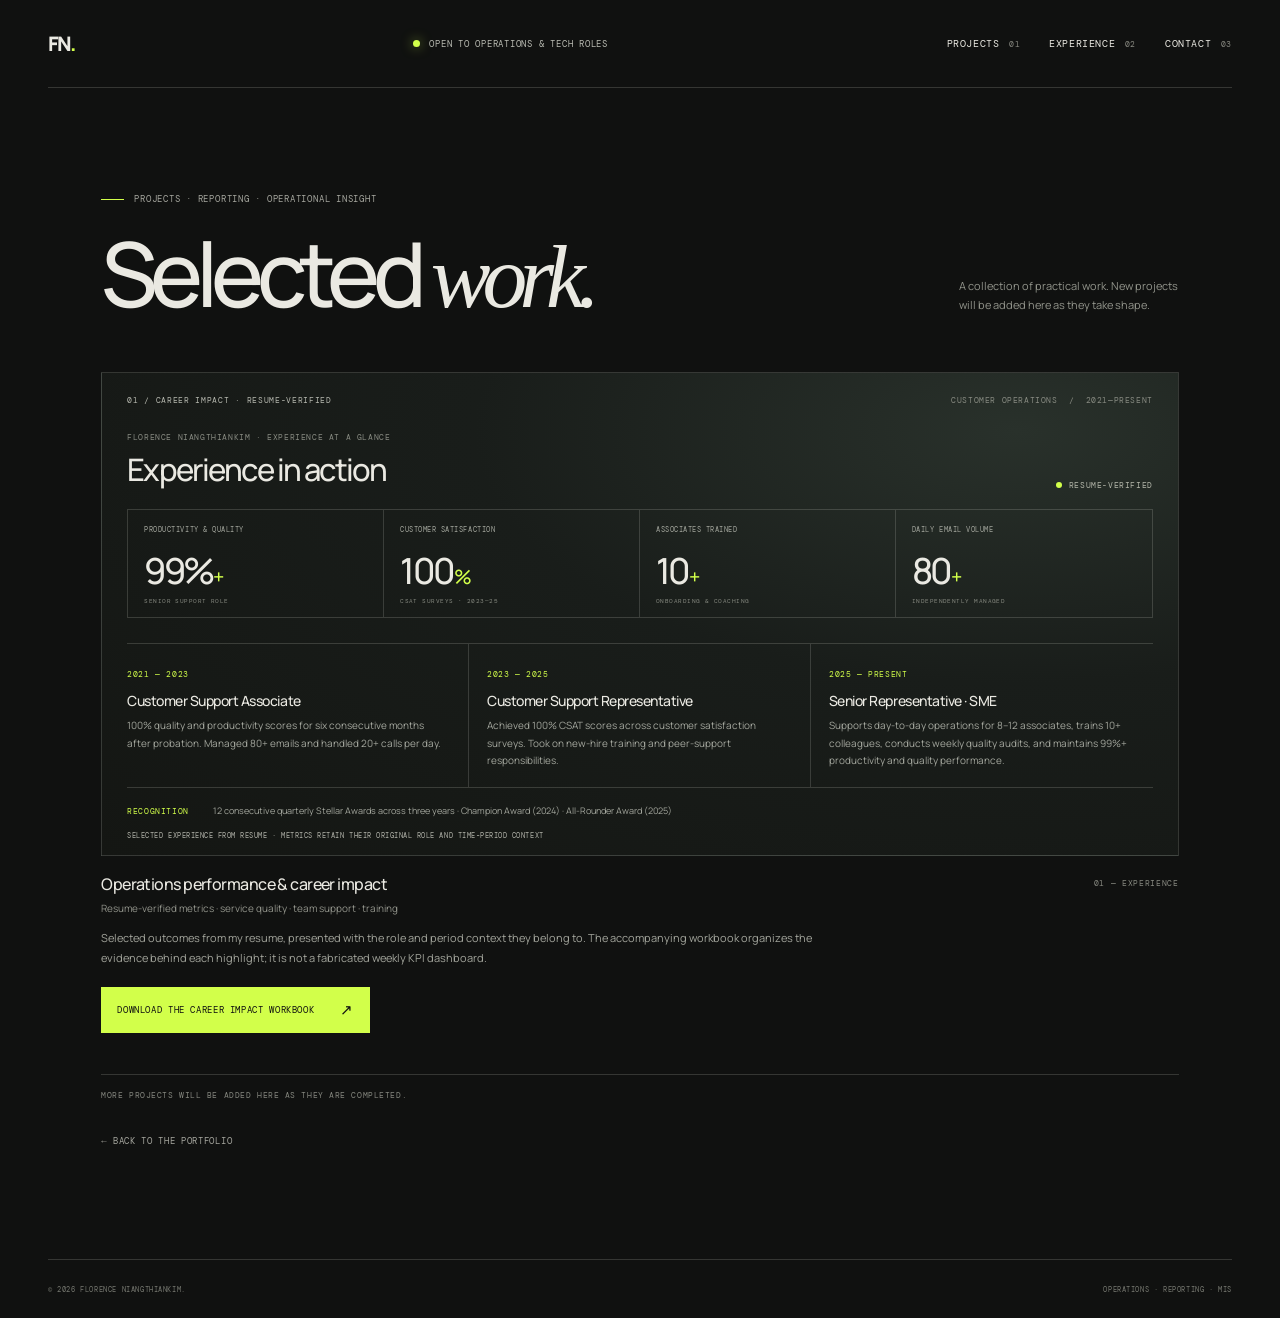
==== projects.html @ a4341c7c "Add dedicated projects page Co-authored-by: Copilot <223556219+Copilot@users.noreply.github.com>" ====
<!doctype html>
<html lang="en">
  <head>
    <meta charset="utf-8">
    <meta name="viewport" content="width=device-width, initial-scale=1">
    <meta name="theme-color" content="#101110">
    <meta name="description" content="Projects by Florence Niangthiankim, including operations reporting and career impact work.">
    <title>Projects — Florence Niangthiankim</title>
    <link rel="preconnect" href="https://fonts.googleapis.com">
    <link rel="preconnect" href="https://fonts.gstatic.com" crossorigin>
    <link href="https://fonts.googleapis.com/css2?family=DM+Mono:wght@400;500&family=Manrope:wght@400;500;600;700;800&display=swap" rel="stylesheet">
    <link rel="stylesheet" href="styles.css">
    <script src="script.js" defer></script>
  </head>
  <body>
    <div class="site-shell">
      <header class="topbar">
        <a class="wordmark" href="index.html" aria-label="Florence Niangthiankim, home">FN<span>.</span></a>
        <a class="availability" href="mailto:florence.thiankim8@gmail.com">
          <span class="availability-dot"></span>
          <span>OPEN TO OPERATIONS &amp; TECH ROLES</span>
        </a>
        <button class="menu-toggle" type="button" aria-expanded="false" aria-controls="site-nav">
          <span class="menu-toggle-label">MENU</span>
          <span class="menu-icon" aria-hidden="true"><i></i><i></i></span>
        </button>
        <nav class="site-nav" id="site-nav" aria-label="Main navigation">
          <a href="projects.html" aria-current="page">PROJECTS <span>01</span></a>
          <a href="index.html#about">EXPERIENCE <span>02</span></a>
          <a href="index.html#contact">CONTACT <span>03</span></a>
        </nav>
      </header>

      <main>
        <section class="projects-page section-wrap" aria-labelledby="projects-title">
          <div class="section-heading">
            <div>
              <p class="eyebrow"><span class="eyebrow-line"></span> PROJECTS · REPORTING · OPERATIONAL INSIGHT</p>
              <h1 id="projects-title">Selected <span class="serif-word">work.</span></h1>
            </div>
            <p class="section-note">A collection of practical work. New projects will be added here as they take shape.</p>
          </div>

          <div class="project-list">
            <article class="project-card project-card-wide dashboard-project">
              <div class="dashboard-preview career-dashboard">
                <div class="dashboard-topline">
                  <span class="visual-index">01 / CAREER IMPACT · RESUME-VERIFIED</span>
                  <span class="dashboard-period">CUSTOMER OPERATIONS&nbsp; / &nbsp;2021—PRESENT</span>
                </div>
                <div class="dashboard-title-row">
                  <div>
                    <p class="dashboard-kicker">FLORENCE NIANGTHIANKIM · EXPERIENCE AT A GLANCE</p>
                    <h3>Experience in action</h3>
                  </div>
                  <span class="dashboard-status"><i></i> RESUME-VERIFIED</span>
                </div>
                <div class="dashboard-kpis career-kpis" aria-label="Selected achievements from Florence's resume">
                  <div><span>PRODUCTIVITY &amp; QUALITY</span><strong>99%<span>+</span></strong><small>SENIOR SUPPORT ROLE</small></div>
                  <div><span>CUSTOMER SATISFACTION</span><strong>100<span>%</span></strong><small>CSAT SURVEYS · 2023—25</small></div>
                  <div><span>ASSOCIATES TRAINED</span><strong>10<span>+</span></strong><small>ONBOARDING &amp; COACHING</small></div>
                  <div><span>DAILY EMAIL VOLUME</span><strong>80<span>+</span></strong><small>INDEPENDENTLY MANAGED</small></div>
                </div>
                <div class="career-timeline" aria-label="Career progression and selected responsibilities">
                  <article>
                    <span class="timeline-period">2021 — 2023</span>
                    <h4>Customer Support Associate</h4>
                    <p>100% quality and productivity scores for six consecutive months after probation. Managed 80+ emails and handled 20+ calls per day.</p>
                  </article>
                  <article>
                    <span class="timeline-period">2023 — 2025</span>
                    <h4>Customer Support Representative</h4>
                    <p>Achieved 100% CSAT scores across customer satisfaction surveys. Took on new-hire training and peer-support responsibilities.</p>
                  </article>
                  <article>
                    <span class="timeline-period">2025 — PRESENT</span>
                    <h4>Senior Representative · SME</h4>
                    <p>Supports day-to-day operations for 8–12 associates, trains 10+ colleagues, conducts weekly quality audits, and maintains 99%+ productivity and quality performance.</p>
                  </article>
                </div>
                <div class="career-recognition">
                  <span>RECOGNITION</span>
                  <p>12 consecutive quarterly Stellar Awards across three years · Champion Award (2024) · All-Rounder Award (2025)</p>
                </div>
                <p class="sample-disclaimer">SELECTED EXPERIENCE FROM RESUME · METRICS RETAIN THEIR ORIGINAL ROLE AND TIME-PERIOD CONTEXT</p>
              </div>
              <div class="project-info">
                <div><h2>Operations performance &amp; career impact</h2><p>Resume-verified metrics · service quality · team support · training</p></div>
                <span class="project-kind">01 — EXPERIENCE</span>
              </div>
              <p class="project-description">Selected outcomes from my resume, presented with the role and period context they belong to. The accompanying workbook organizes the evidence behind each highlight; it is not a fabricated weekly KPI dashboard.</p>
              <a class="dashboard-download" href="assets/florence-career-impact.xlsx" download>DOWNLOAD THE CAREER IMPACT WORKBOOK <span aria-hidden="true">↗</span></a>
            </article>
          </div>
          <p class="project-outlook">MORE PROJECTS WILL BE ADDED HERE AS THEY ARE COMPLETED.</p>
          <a class="projects-back-link" href="index.html">← BACK TO THE PORTFOLIO</a>
        </section>
      </main>

      <footer class="site-footer">
        <span>© <span id="year"></span> FLORENCE NIANGTHIANKIM.</span>
        <span>OPERATIONS · REPORTING · MIS</span>
      </footer>
    </div>
  </body>
</html>
---- styles.css ----
:root {
  color-scheme: dark;
  --ink: #101110;
  --paper: #eae9e2;
  --muted: #888980;
  --line: rgba(234, 233, 226, .17);
  --acid: #d2ff4a;
  --mono: "DM Mono", monospace;
  --sans: "Manrope", Arial, sans-serif;
  font-family: var(--sans);
  background: var(--ink);
  color: var(--paper);
  font-synthesis: none;
  text-rendering: optimizeLegibility;
  scroll-behavior: smooth;
}

* { box-sizing: border-box; }
body { margin: 0; min-width: 320px; background: var(--ink); }
a { color: inherit; text-decoration: none; }
button { font: inherit; }
::selection { color: var(--ink); background: var(--acid); }
.site-shell { width: min(100% - 96px, 1440px); margin-inline: auto; }
.topbar { height: 88px; display: flex; align-items: center; justify-content: space-between; border-bottom: 1px solid var(--line); position: relative; z-index: 5; }
.wordmark { font-size: 20px; font-weight: 800; letter-spacing: -.09em; }
.wordmark span { color: var(--acid); }
.availability, .eyebrow, .hero-meta, .art-label, .art-coordinate, .visual-index, .visual-caption, .project-kind, .manifesto-index, .capabilities, .contact-link, .contact-footer, .site-footer, .menu-toggle, .serein-subtitle, .common-subtitle { font-family: var(--mono); font-size: 9px; letter-spacing: .085em; }
.availability { display: flex; align-items: center; gap: 9px; color: #b9bbb2; }
.availability-dot { width: 7px; height: 7px; border-radius: 50%; background: var(--acid); box-shadow: 0 0 12px rgba(210, 255, 74, .55); }
.site-nav { display: flex; gap: 29px; }
.site-nav a { font-family: var(--mono); font-size: 10px; letter-spacing: .06em; transition: color .2s ease; }
.site-nav a:hover, .social-links a:hover, .back-top:hover { color: var(--acid); }
.site-nav a span { color: var(--muted); font-size: 8px; margin-left: 3px; }
.menu-toggle { display: none; }
.hero { min-height: 680px; display: grid; grid-template-columns: 1fr .91fr; grid-template-rows: 1fr auto; column-gap: 5%; padding: 76px 0 22px; }
.hero-copy { display: flex; flex-direction: column; justify-content: center; padding: 0 0 26px 4.5%; }
.eyebrow { display: flex; align-items: center; gap: 10px; color: #a5a69e; margin: 0; font-size: 9px; }
.eyebrow-line { width: 23px; height: 1px; background: var(--acid); display: inline-block; }
h1, h2, h3, p { margin-top: 0; }
.hero h1 { font-size: clamp(76px, 10.2vw, 148px); letter-spacing: -.095em; line-height: .84; font-weight: 500; margin: 43px 0 37px; }
.hero h1.hero-title-long { font-size: clamp(48px, 6.2vw, 82px); letter-spacing: -.075em; line-height: .91; margin: 37px 0 30px; }
.hero h1.hero-title-refined { font-size: clamp(58px, 7.2vw, 98px); letter-spacing: -.09em; line-height: .88; margin: 43px 0 37px; }
.serif-word { font-family: Georgia, "Times New Roman", serif; font-style: italic; font-weight: 400; letter-spacing: -.09em; }
.hero-bottom { display: flex; align-items: flex-end; justify-content: space-between; gap: 24px; max-width: 500px; }
.hero-intro { color: #aeb0a7; font-size: 13px; line-height: 1.8; max-width: 300px; margin: 0; }
.round-link { width: 91px; height: 91px; border: 1px solid rgba(234, 233, 226, .36); border-radius: 50%; display: flex; align-items: center; justify-content: center; position: relative; flex: 0 0 auto; transition: background .25s ease, color .25s ease, border-color .25s ease; }
.round-link:hover { background: var(--acid); color: var(--ink); border-color: var(--acid); }
.round-link > span:first-child { font-family: var(--mono); font-size: 8px; line-height: 1.6; letter-spacing: .07em; }
.round-link-icon { position: absolute; right: 17px; top: 14px; font-size: 14px; }
.hero-art { align-self: center; height: min(48vw, 535px); min-height: 380px; position: relative; overflow: hidden; background: radial-gradient(ellipse at 50% 49%, #3c433e 0, #242923 34%, #191c19 64%, #151714 100%); border: 1px solid rgba(234, 233, 226, .12); }
.art-grid { position: absolute; inset: 0; opacity: .2; background-image: linear-gradient(rgba(234,233,226,.14) 1px, transparent 1px), linear-gradient(90deg, rgba(234,233,226,.14) 1px, transparent 1px); background-size: 54px 54px; mask-image: linear-gradient(transparent, black 20%, black 75%, transparent); }
.art-label { position: absolute; z-index: 2; left: 22px; right: 22px; display: flex; justify-content: space-between; color: #c5c8bd; font-size: 8px; }
.art-label-top { top: 20px; }
.art-label-bottom { bottom: 18px; }
.art-orbit { border: 1px solid rgba(215, 222, 202, .35); position: absolute; width: 73%; height: 33%; left: 14%; top: 34%; border-radius: 50%; }
.orbit-one { transform: rotate(-43deg); }
.orbit-two { transform: rotate(42deg); border-color: rgba(210, 255, 74, .34); }
.art-core { position: absolute; width: 44%; aspect-ratio: 1; top: 29%; left: 28%; filter: drop-shadow(0 25px 28px rgba(0, 0, 0, .5)); animation: float 7s ease-in-out infinite; }
.core-shape { position: absolute; inset: 7%; border-radius: 48% 52% 64% 36% / 43% 36% 64% 57%; transform: rotate(-34deg); background: radial-gradient(ellipse at 31% 25%, #f1f3e9 0, #a9b1a7 14%, #69736e 29%, #303a38 46%, #e3e6d9 51%, #6d7771 58%, #262d2c 72%, #080b0a 100%); box-shadow: inset -15px -15px 22px rgba(0,0,0,.5), inset 8px 7px 16px rgba(255,255,255,.38); }
.core-shine { position: absolute; width: 28%; height: 10%; top: 17%; left: 22%; border-radius: 50%; background: rgba(255,255,248,.7); filter: blur(10px); transform: rotate(-39deg); }
.art-coordinate { position: absolute; color: rgba(234,233,226,.53); writing-mode: vertical-rl; top: 42%; font-size: 7px; }
.coordinate-left { left: 15px; transform: rotate(180deg); }
.coordinate-right { right: 15px; }
.hero-meta { grid-column: 1 / -1; display: flex; justify-content: space-between; color: #85877f; font-size: 8px; padding-top: 18px; border-top: 1px solid var(--line); }
.hero-meta b { color: var(--acid); padding-left: 5px; }
.proof-strip { padding: 20px 4.5% 0; border-top: 1px solid var(--line); }
.proof-grid { display: grid; grid-template-columns: repeat(3, 1fr); margin-top: 26px; border-top: 1px solid var(--line); border-bottom: 1px solid var(--line); }
.proof-grid > div { display: flex; align-items: baseline; gap: 15px; padding: 20px 17px; border-right: 1px solid var(--line); }
.proof-grid > div:first-child { padding-left: 0; }
.proof-grid > div:last-child { border-right: 0; }
.proof-grid strong { font-size: 31px; line-height: 1; font-weight: 500; letter-spacing: -.07em; }
.proof-grid span { color: #92948b; font: 8px var(--mono); letter-spacing: .06em; }
.section-wrap { padding-inline: 4.5%; }
.work { padding-top: 145px; padding-bottom: 150px; }
.section-heading { display: flex; align-items: flex-end; justify-content: space-between; gap: 28px; margin-bottom: 53px; }
.section-heading h2 { font-size: clamp(49px, 6.1vw, 82px); line-height: .94; letter-spacing: -.08em; font-weight: 500; margin: 26px 0 0; }
.section-heading h2 sup { font-family: var(--mono); font-size: 9px; letter-spacing: .05em; color: var(--muted); vertical-align: top; margin-left: 13px; }
.section-note { color: #92948b; font-size: 11px; line-height: 1.8; max-width: 220px; margin: 0 0 4px; }
.project-list { display: grid; grid-template-columns: 1fr 1fr; column-gap: 22px; row-gap: 52px; }
.project-card-wide { grid-column: 1 / -1; }
.project-directory { padding-top: 110px; padding-bottom: 120px; }
.project-directory-link { display: flex; align-items: center; justify-content: space-between; gap: 24px; padding: 28px 0; border-top: 1px solid var(--line); border-bottom: 1px solid var(--line); transition: color .2s ease; }
.project-directory-link:hover, .projects-back-link:hover { color: var(--acid); }
.project-directory-link > span:first-child { display: grid; gap: 9px; }
.project-directory-link strong { font-size: clamp(24px, 3.5vw, 42px); font-weight: 500; letter-spacing: -.06em; }
.project-directory-link small { color: #92948b; font-size: 11px; }
.project-directory-arrow { display: grid; place-items: center; width: 56px; height: 56px; border: 1px solid rgba(234, 233, 226, .36); border-radius: 50%; font-size: 23px; transition: background .2s ease, color .2s ease; }
.project-directory-link:hover .project-directory-arrow { background: var(--acid); color: var(--ink); border-color: var(--acid); }
.projects-page { padding-top: 105px; padding-bottom: 110px; }
.projects-page .section-heading h1 { font-size: clamp(55px, 7vw, 92px); line-height: .94; letter-spacing: -.08em; font-weight: 500; margin: 26px 0 0; }
.projects-page .dashboard-title-row h3 { font-size: clamp(21px, 3vw, 31px); letter-spacing: -.06em; font-weight: 500; margin: 0; }
.projects-page .project-info h2 { font-size: 16px; font-weight: 500; letter-spacing: -.035em; margin: 0 0 6px; }
.projects-page .career-timeline h4 { margin: 9px 0 7px; font-size: 14px; font-weight: 500; letter-spacing: -.035em; }
.projects-back-link { display: inline-block; margin-top: 35px; color: #a5a69e; font: 9px var(--mono); letter-spacing: .075em; transition: color .2s ease; }
.project-visual { position: relative; min-height: 325px; overflow: hidden; display: grid; place-items: center; }
.project-card-wide .project-visual { min-height: 460px; }
.dashboard-project { grid-column: 1 / -1; }
.dashboard-preview { padding: 22px 25px 15px; min-height: 430px; background: radial-gradient(ellipse at 85% 12%, #29312b 0, #191d1a 42%, #141613 100%); border: 1px solid rgba(234, 233, 226, .15); }
.dashboard-topline, .dashboard-title-row, .chart-heading { display: flex; justify-content: space-between; align-items: center; gap: 15px; }
.dashboard-topline .visual-index { position: static; color: #b7b9b0; }
.dashboard-period, .dashboard-kicker, .dashboard-status, .dashboard-kpis > div > span, .dashboard-kpis small, .chart-heading, .chart-week > span, .sample-disclaimer { font: 8px var(--mono); letter-spacing: .075em; }
.dashboard-period, .dashboard-kicker, .dashboard-kpis small, .chart-heading, .chart-week > span { color: #888b82; }
.dashboard-title-row { margin: 27px 0 19px; align-items: flex-end; }
.dashboard-kicker { margin: 0 0 6px; }
.dashboard-title-row h3 { font-size: clamp(21px, 3vw, 31px); letter-spacing: -.06em; font-weight: 500; margin: 0; }
.dashboard-status { color: #b5b8ab; display: flex; align-items: center; gap: 7px; }
.dashboard-status i { width: 6px; height: 6px; border-radius: 50%; background: var(--acid); }
.dashboard-kpis { display: grid; grid-template-columns: repeat(4, 1fr); border: 1px solid var(--line); }
.dashboard-kpis > div { display: flex; flex-direction: column; gap: 8px; padding: 15px 16px 12px; border-right: 1px solid var(--line); }
.dashboard-kpis > div:last-child { border-right: 0; }
.dashboard-kpis > div > span { color: #a3a69d; white-space: nowrap; font-size: 7px; }
.dashboard-kpis strong { font-size: clamp(23px, 3.6vw, 39px); font-weight: 500; line-height: 1; letter-spacing: -.07em; }
.dashboard-kpis strong span { font-size: .55em; color: var(--acid); }
.dashboard-kpis small { font-size: 6px; }
.career-kpis > div > span { white-space: normal; min-height: 20px; }
.career-kpis strong { font-size: clamp(23px, 3.3vw, 36px); }
.career-timeline { display: grid; grid-template-columns: repeat(3, minmax(0, 1fr)); gap: 0; margin-top: 25px; border-top: 1px solid var(--line); border-bottom: 1px solid var(--line); }
.career-timeline article { min-width: 0; padding: 16px 18px 17px; border-right: 1px solid var(--line); }
.career-timeline article:first-child { padding-left: 0; }
.career-timeline article:last-child { border-right: 0; padding-right: 0; }
.timeline-period, .career-recognition > span, .resume-extra-label { color: var(--acid); font: 8px var(--mono); letter-spacing: .075em; }
.career-timeline h4 { margin: 9px 0 7px; font-size: 14px; font-weight: 500; letter-spacing: -.035em; }
.career-timeline p, .career-recognition p { margin: 0; color: #a3a69d; font-size: 10px; line-height: 1.75; }
.career-recognition { display: flex; gap: 24px; align-items: baseline; padding-top: 15px; }
.career-recognition > span { flex: 0 0 auto; }
.career-recognition p { font-size: 9px; }
.dashboard-chart { margin-top: 22px; }
.chart-heading { font-size: 7px; }
.chart-heading > span:last-child { display: flex; align-items: center; gap: 6px; }
.chart-heading i { display: inline-block; width: 7px; height: 7px; }
.legend-received { background: var(--acid); margin-left: 10px; }
.legend-resolved { background: #89938d; }
.chart-bars { height: 130px; display: grid; grid-template-columns: repeat(8, 1fr); gap: 12px; align-items: end; padding: 16px 7px 0; border-bottom: 1px solid var(--line); background: repeating-linear-gradient(to bottom, transparent 0, transparent 31px, rgba(234,233,226,.07) 32px); }
.chart-week { height: 100%; display: flex; flex-direction: column; align-items: center; justify-content: flex-end; gap: 8px; }
.chart-week > div { display: flex; align-items: flex-end; justify-content: center; gap: 3px; height: 100%; width: 100%; }
.chart-week > div i { display: block; height: var(--bar-height); width: min(34%, 13px); border-radius: 2px 2px 0 0; }
.received-bar { background: var(--acid); }
.resolved-bar { background: #89938d; }
.chart-week > span { font-size: 7px; padding-bottom: 7px; }
.sample-disclaimer { color: #b1b2a9; margin: 13px 0 0; font-size: 7px; }
.project-description { color: #a3a59c; font-size: 11px; line-height: 1.8; max-width: 720px; margin: 13px 0 0; }
.dashboard-download { display: inline-flex; align-items: center; gap: 26px; margin-top: 19px; padding: 13px 16px; background: var(--acid); color: var(--ink); font: 9px var(--mono); letter-spacing: .07em; transition: background .2s ease, transform .2s ease; }
.dashboard-download:hover { background: #e1ff83; transform: translateY(-2px); }
.dashboard-download span { font-size: 15px; }
.resume-extras { display: grid; grid-template-columns: 1fr 1fr; gap: 35px; margin-top: 34px; padding-top: 20px; border-top: 1px solid rgba(23,25,20,.2); }
.resume-extras h3 { margin: 11px 0 6px; font-size: 16px; line-height: 1.35; font-weight: 500; letter-spacing: -.035em; }
.resume-extras p { margin: 0; max-width: 420px; font-size: 10px; line-height: 1.75; opacity: .76; }
.project-outlook { margin: 41px 0 0; padding-top: 15px; border-top: 1px solid var(--line); color: #85877f; font: 8px var(--mono); letter-spacing: .07em; }
.visual-index { position: absolute; top: 18px; left: 20px; z-index: 2; color: rgba(244,244,232,.76); font-size: 8px; }
.project-arrow { position: absolute; top: 17px; right: 20px; z-index: 2; border: 1px solid rgba(244,244,232,.48); width: 33px; height: 33px; display: grid; place-items: center; border-radius: 50%; font-size: 15px; transition: background .2s ease, color .2s ease; }
.project-card:hover .project-arrow { background: var(--acid); color: var(--ink); border-color: var(--acid); }
.visual-vela { background: linear-gradient(135deg, #cc986a 0%, #8d6958 28%, #394442 68%, #253238 100%); }
.visual-vela::before { content: ""; position: absolute; width: 56%; height: 200%; left: 38%; top: -42%; transform: rotate(39deg); border-radius: 50%; background: linear-gradient(90deg, #263035 0%, #dae0d3 12%, #89978c 17%, #303f42 26%, #bfaa89 37%, #60706c 43%, #1d292b 60%); box-shadow: 0 30px 65px rgba(13,21,21,.55); }
.vela-orb { position: absolute; width: 22vw; height: 22vw; max-width: 290px; max-height: 290px; border-radius: 50%; top: 10%; left: 12%; background: radial-gradient(circle at 32% 28%, #fff0d0 0, #efbb79 12%, #ba754d 37%, #8d5145 65%, #403632 100%); box-shadow: 15px 25px 70px rgba(0,0,0,.27); }
.vela-type { position: absolute; font-family: var(--sans); font-weight: 800; font-size: clamp(76px, 16vw, 220px); letter-spacing: -.1em; z-index: 1; text-shadow: 0 5px 25px rgba(0,0,0,.16); }
.vela-type span, .serein-name span { font-family: var(--mono); vertical-align: top; font-size: 9px; letter-spacing: 0; margin-left: 9px; }
.visual-caption { z-index: 2; position: absolute; bottom: 20px; left: 20px; color: rgba(244,244,232,.8); font-size: 8px; }
.project-info { display: flex; justify-content: space-between; align-items: flex-start; gap: 14px; padding-top: 17px; }
.project-info h3 { font-size: 16px; font-weight: 500; letter-spacing: -.035em; margin: 0 0 6px; }
.project-info p { font-size: 10px; color: #92948b; margin: 0; }
.project-kind { color: #878980; font-size: 8px; padding-top: 5px; text-align: right; white-space: nowrap; }
.visual-serein { background: #c4c5ba; color: #252722; }
.serein-circle { position: absolute; width: 68%; aspect-ratio: 1; border-radius: 50%; background: radial-gradient(circle at 40% 36%, #e9eddf 0, #b1b99d 26%, #59614a 60%, #2e362b 100%); box-shadow: 0 20px 50px rgba(30,35,26,.25); }
.serein-name { z-index: 1; font-family: Georgia, serif; font-style: italic; font-size: clamp(46px, 7vw, 91px); letter-spacing: -.09em; }
.visual-serein .visual-index { color: rgba(37,39,34,.68); }
.visual-serein .project-arrow { border-color: rgba(37,39,34,.5); }
.serein-subtitle { position: absolute; bottom: 21px; left: 20px; font-size: 8px; }
.visual-common { background: #d7b18a; color: #282b26; }
.common-sun { position: absolute; width: 43%; aspect-ratio: 1; border-radius: 50%; background: #ea633d; top: 15%; right: 18%; }
.common-horizon { position: absolute; bottom: 0; left: 0; right: 0; height: 42%; background: linear-gradient(157deg, transparent 0 25%, #3b584a 25% 48%, #254537 48%); }
.common-title { position: relative; z-index: 1; font-size: clamp(37px, 5.5vw, 70px); line-height: .84; font-weight: 800; letter-spacing: -.09em; align-self: end; margin-bottom: 24px; }
.common-title span { color: #ea633d; }
.common-subtitle { position: absolute; z-index: 1; left: 20px; bottom: 13px; font-size: 7px; color: rgba(255,255,255,.78); }
.visual-common .visual-index { color: rgba(40,43,38,.72); }
.visual-common .project-arrow { border-color: rgba(40,43,38,.5); }
.manifesto { padding: 45px 4.5% 67px; background: #d2ff4a; color: #171914; }
.manifesto-top, .contact-top { display: flex; justify-content: space-between; align-items: center; }
.manifesto .eyebrow, .contact .eyebrow { color: inherit; }
.manifesto .eyebrow-line { background: currentColor; }
.manifesto-index { font-size: 8px; opacity: .67; }
.manifesto h2 { font-size: clamp(55px, 8.5vw, 116px); letter-spacing: -.09em; line-height: .93; font-weight: 500; margin: 102px 0 76px; }
.manifesto h2 .serif-word { letter-spacing: -.085em; }
.manifesto-bottom { display: flex; justify-content: space-between; align-items: flex-end; gap: 40px; }
.manifesto-bottom > p { font-size: 13px; line-height: 1.85; max-width: 360px; margin: 0; }
.capabilities { display: grid; grid-template-columns: 1fr 1fr; gap: 13px 32px; font-size: 8px; }
.contact { padding-top: 139px; padding-bottom: 27px; }
.contact h2 { font-size: clamp(77px, 11.3vw, 153px); letter-spacing: -.1em; line-height: .84; font-weight: 500; margin: 103px 0 48px; }
.contact-link { display: flex; width: fit-content; min-width: 300px; justify-content: space-between; gap: 54px; padding: 16px 0; border-bottom: 1px solid rgba(234,233,226,.5); font-size: 10px; transition: color .2s, border-color .2s; }
.contact-link:hover { color: var(--acid); border-color: var(--acid); }
.contact-link span:last-child { font-size: 15px; }
.contact-footer { display: flex; justify-content: space-between; align-items: center; gap: 20px; color: #92948b; margin-top: 110px; font-size: 8px; }
.social-links { display: flex; gap: 26px; }
.social-links a, .back-top { transition: color .2s; }
.site-footer { min-height: 59px; border-top: 1px solid var(--line); display: flex; justify-content: space-between; align-items: center; gap: 20px; color: #777971; font-size: 7px; }
.reveal { opacity: 0; transform: translateY(24px); transition: opacity .7s ease, transform .7s cubic-bezier(.2,.7,.2,1); }
.reveal.is-visible { opacity: 1; transform: translateY(0); }
@keyframes float { 0%, 100% { transform: translateY(0) rotate(0); } 50% { transform: translateY(-12px) rotate(3deg); } }
@media (prefers-reduced-motion: reduce) {
  *, *::before, *::after { scroll-behavior: auto !important; animation-duration: .01ms !important; animation-iteration-count: 1 !important; transition-duration: .01ms !important; }
  .reveal { opacity: 1; transform: none; }
}
@media (max-width: 900px) {
  .site-shell { width: min(100% - 52px, 1440px); }
  .hero { min-height: 600px; column-gap: 3%; }
  .hero-copy { padding-left: 0; }
  .hero h1 { font-size: clamp(70px, 11vw, 105px); }
  .hero-art { height: 440px; min-height: 340px; }
  .section-wrap { padding-inline: 2%; }
  .manifesto { padding-inline: 2%; }
  .project-visual { min-height: 280px; }
  .project-card-wide .project-visual { min-height: 370px; }
  .proof-strip { padding-inline: 2%; }
  .proof-grid > div { padding-inline: 12px; }
  .proof-grid strong { font-size: 26px; }
  .dashboard-preview { padding-inline: 18px; }
  .dashboard-kpis > div { padding-inline: 10px; }
  .career-timeline article { padding-inline: 12px; }
  .career-timeline h4 { font-size: 12px; }
  .career-timeline p { font-size: 9px; }
}
@media (max-width: 650px) {
  .site-shell { width: calc(100% - 36px); }
  .topbar { height: 70px; }
  .availability { margin-left: auto; margin-right: 23px; font-size: 7px; }
  .menu-toggle { display: flex; align-items: center; gap: 10px; border: 0; background: none; color: var(--paper); padding: 10px 0 10px 10px; font-size: 8px; cursor: pointer; }
  .menu-icon { display: grid; gap: 4px; }
  .menu-icon i { display: block; width: 17px; height: 1px; background: var(--paper); transition: transform .2s; }
  .menu-toggle[aria-expanded="true"] .menu-icon i:first-child { transform: translateY(2.5px) rotate(45deg); }
  .menu-toggle[aria-expanded="true"] .menu-icon i:last-child { transform: translateY(-2.5px) rotate(-45deg); }
  .site-nav { display: none; position: absolute; top: 69px; left: -18px; right: -18px; padding: 23px 18px; flex-direction: column; gap: 23px; background: #171916; border-bottom: 1px solid var(--line); }
  .site-nav.is-open { display: flex; }
  .hero { display: flex; flex-direction: column; min-height: auto; padding: 62px 0 18px; gap: 37px; }
  .hero-copy { padding: 0; }
  .eyebrow { font-size: 8px; }
  .hero h1 { font-size: clamp(76px, 17vw, 108px); margin: 35px 0 29px; }
  .hero h1.hero-title-long { font-size: clamp(43px, 12.3vw, 60px); line-height: .91; margin: 34px 0 27px; }
  .hero h1.hero-title-refined { font-size: clamp(59px, 15.5vw, 76px); line-height: .9; margin: 35px 0 29px; }
  .hero-intro { font-size: 12px; max-width: 255px; }
  .round-link { width: 78px; height: 78px; }
  .round-link-icon { right: 13px; top: 10px; }
  .hero-art { width: 100%; height: 105vw; min-height: 350px; max-height: 500px; }
  .hero-meta { width: 100%; font-size: 7px; }
  .proof-strip { padding: 19px 0 0; }
  .proof-grid { grid-template-columns: 1fr; margin-top: 18px; }
  .proof-grid > div, .proof-grid > div:first-child { padding: 14px 3px; border-right: 0; border-bottom: 1px solid var(--line); }
  .proof-grid > div:last-child { border-bottom: 0; }
  .proof-grid strong { width: 58px; font-size: 27px; }
  .proof-grid span { font-size: 7px; }
  .section-wrap { padding-inline: 0; }
  .work { padding-top: 93px; padding-bottom: 98px; }
  .project-directory, .projects-page { padding-top: 82px; padding-bottom: 88px; }
  .project-directory-link { padding: 21px 0; }
  .project-directory-link small { font-size: 10px; line-height: 1.6; }
  .project-directory-arrow { width: 46px; height: 46px; flex: 0 0 auto; }
  .projects-page .section-heading h1 { font-size: clamp(51px, 12vw, 76px); margin-top: 22px; }
  .projects-page .section-heading { margin-bottom: 34px; }
  .section-heading { display: block; margin-bottom: 34px; }
  .section-heading h2 { font-size: clamp(51px, 12vw, 76px); margin-top: 22px; }
  .section-note { margin-top: 16px; max-width: 290px; }
  .project-list { grid-template-columns: 1fr; row-gap: 37px; }
  .project-card-wide { grid-column: auto; }
  .project-visual, .project-card-wide .project-visual { min-height: 82vw; max-height: 420px; }
  .dashboard-preview { min-height: 0; padding: 15px 12px 12px; }
  .dashboard-topline { align-items: flex-start; }
  .dashboard-topline .visual-index, .dashboard-period { font-size: 6px; }
  .dashboard-title-row { margin: 22px 0 15px; }
  .dashboard-title-row h3 { font-size: 21px; }
  .dashboard-status { font-size: 6px; }
  .dashboard-kpis { grid-template-columns: repeat(2, minmax(0, 1fr)); }
  .dashboard-kpis > div { min-width: 0; padding: 11px 10px 9px; gap: 7px; border-bottom: 1px solid var(--line); }
  .dashboard-kpis > div:nth-child(odd) { border-right: 1px solid var(--line); }
  .dashboard-kpis > div:nth-child(even) { border-right: 0; }
  .dashboard-kpis > div:nth-last-child(-n+2) { border-bottom: 0; }
  .dashboard-kpis > div > span { font-size: 7px; white-space: normal; min-height: 0; }
  .dashboard-kpis strong { font-size: clamp(20px, 7vw, 27px); }
  .dashboard-kpis small { font-size: 6px; }
  .career-kpis > div > span { min-height: 0; }
  .career-timeline { grid-template-columns: 1fr; margin-top: 18px; }
  .career-timeline article, .career-timeline article:first-child, .career-timeline article:last-child { padding: 13px 2px; border-right: 0; border-bottom: 1px solid var(--line); }
  .career-timeline article:last-child { border-bottom: 0; }
  .career-timeline h4 { font-size: 13px; margin: 6px 0; }
  .career-timeline p { font-size: 10px; }
  .career-recognition { display: block; padding-top: 13px; }
  .career-recognition p { font-size: 9px; margin-top: 7px; }
  .dashboard-chart { margin-top: 17px; }
  .chart-heading { align-items: flex-start; font-size: 6px; }
  .chart-heading > span:last-child { flex-wrap: wrap; justify-content: flex-end; font-size: 5px; max-width: 130px; }
  .chart-bars { height: 106px; gap: 3px; padding-inline: 1px; }
  .chart-week > span { font-size: 6px; }
  .sample-disclaimer { font-size: 5px; line-height: 1.7; }
  .project-description { font-size: 10px; }
  .dashboard-download { font-size: 8px; gap: 16px; }
  .project-outlook { font-size: 7px; line-height: 1.8; margin-top: 31px; }
  .vela-orb { width: 45vw; height: 45vw; }
  .vela-type { font-size: 28vw; }
  .serein-name { font-size: 18vw; }
  .common-title { font-size: 15vw; }
  .project-info { padding-top: 13px; }
  .project-info h3 { font-size: 14px; }
  .project-info p { font-size: 9px; }
  .project-kind { font-size: 7px; }
  .projects-page .dashboard-title-row { align-items: flex-start; }
  .projects-page .project-info h2 { font-size: 14px; }
  .projects-page .career-timeline h4 { font-size: 13px; margin: 6px 0; }
  .manifesto { padding: 32px 18px 37px; margin-inline: -18px; }
  .manifesto h2 { font-size: clamp(53px, 12vw, 78px); margin: 76px 0 47px; }
  .manifesto-bottom { display: block; }
  .manifesto-bottom > p { font-size: 12px; }
  .capabilities { margin-top: 32px; gap: 13px 12px; font-size: 7px; }
  .resume-extras { grid-template-columns: 1fr; gap: 23px; margin-top: 29px; }
  .resume-extras h3 { font-size: 14px; }
  .contact { padding-top: 92px; }
  .contact h2 { font-size: clamp(75px, 16vw, 108px); margin: 76px 0 39px; }
  .contact-link { min-width: min(100%, 300px); font-size: 9px; }
  .contact-footer { align-items: flex-start; flex-wrap: wrap; margin-top: 71px; row-gap: 22px; font-size: 7px; }
  .contact-footer > span { width: 100%; }
  .social-links { gap: 15px; }
  .site-footer { min-height: 70px; flex-wrap: wrap; justify-content: space-between; padding: 14px 0; row-gap: 8px; }
  .site-footer span:nth-child(2) { display: none; }
}
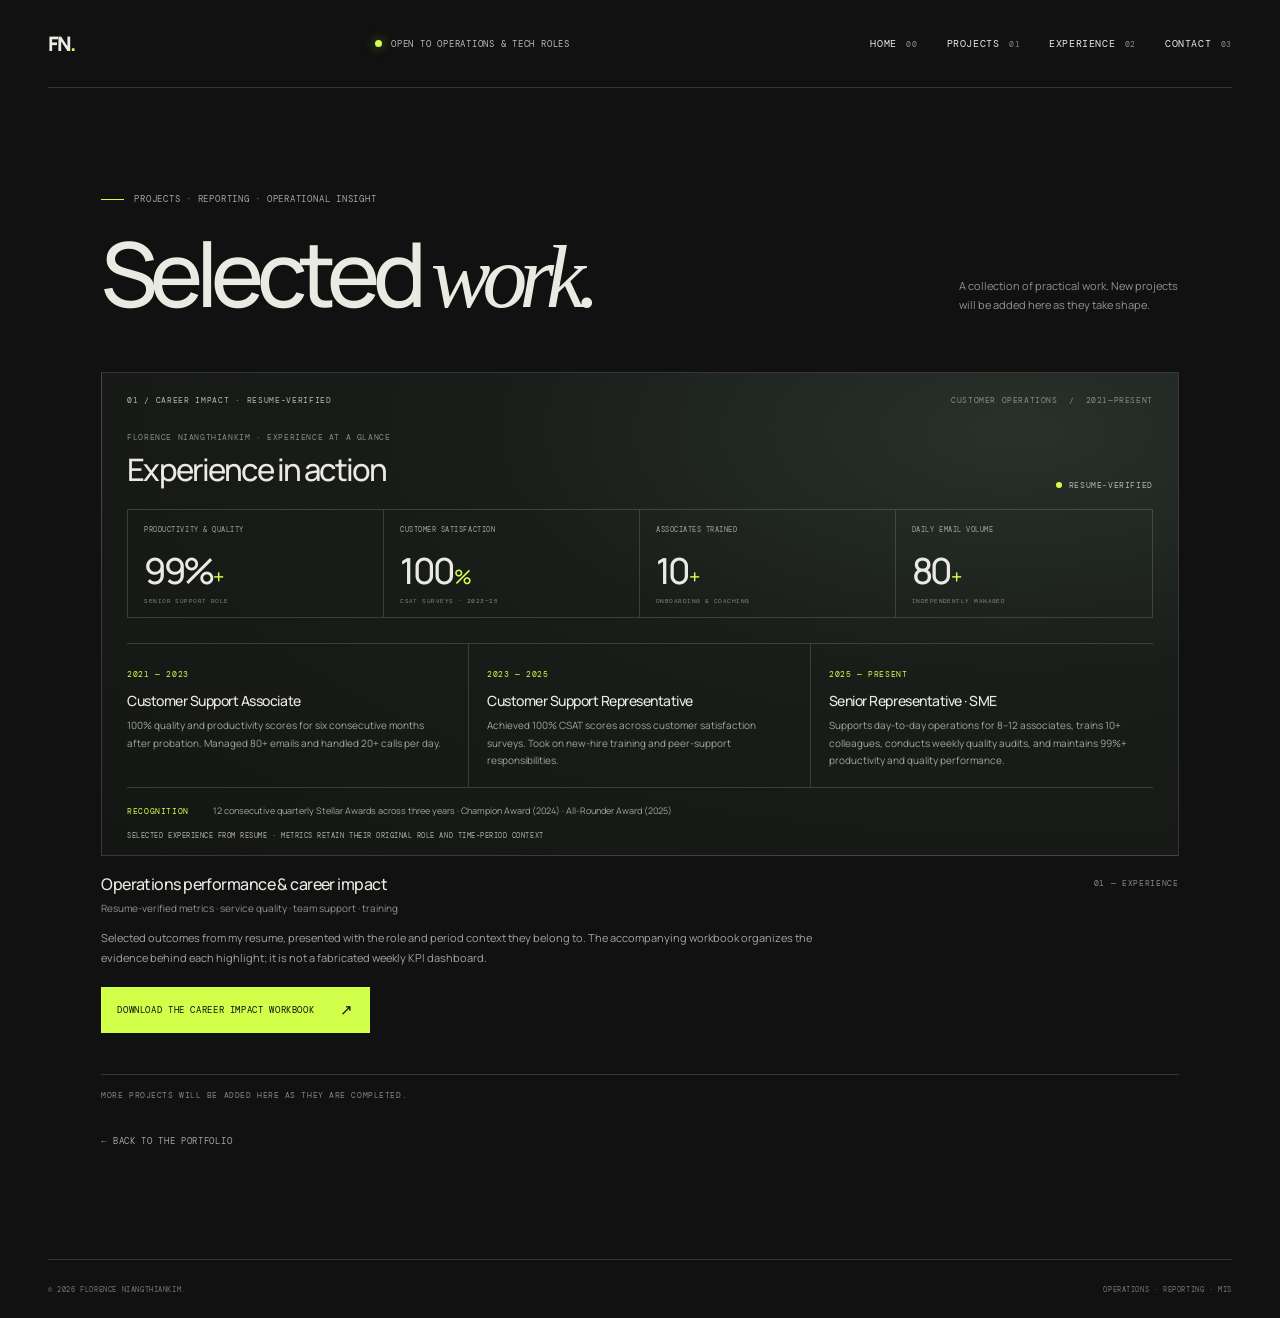
==== commit 0935839b: "Add home link to site navigation Co-authored-by: Copilot <223556219+Copilot@users.noreply.github.com" ====
--- a/projects.html
+++ b/projects.html
@@ -25,6 +25,7 @@
           <span class="menu-icon" aria-hidden="true"><i></i><i></i></span>
         </button>
         <nav class="site-nav" id="site-nav" aria-label="Main navigation">
+          <a href="index.html">HOME <span>00</span></a>
           <a href="projects.html" aria-current="page">PROJECTS <span>01</span></a>
           <a href="index.html#about">EXPERIENCE <span>02</span></a>
           <a href="index.html#contact">CONTACT <span>03</span></a>
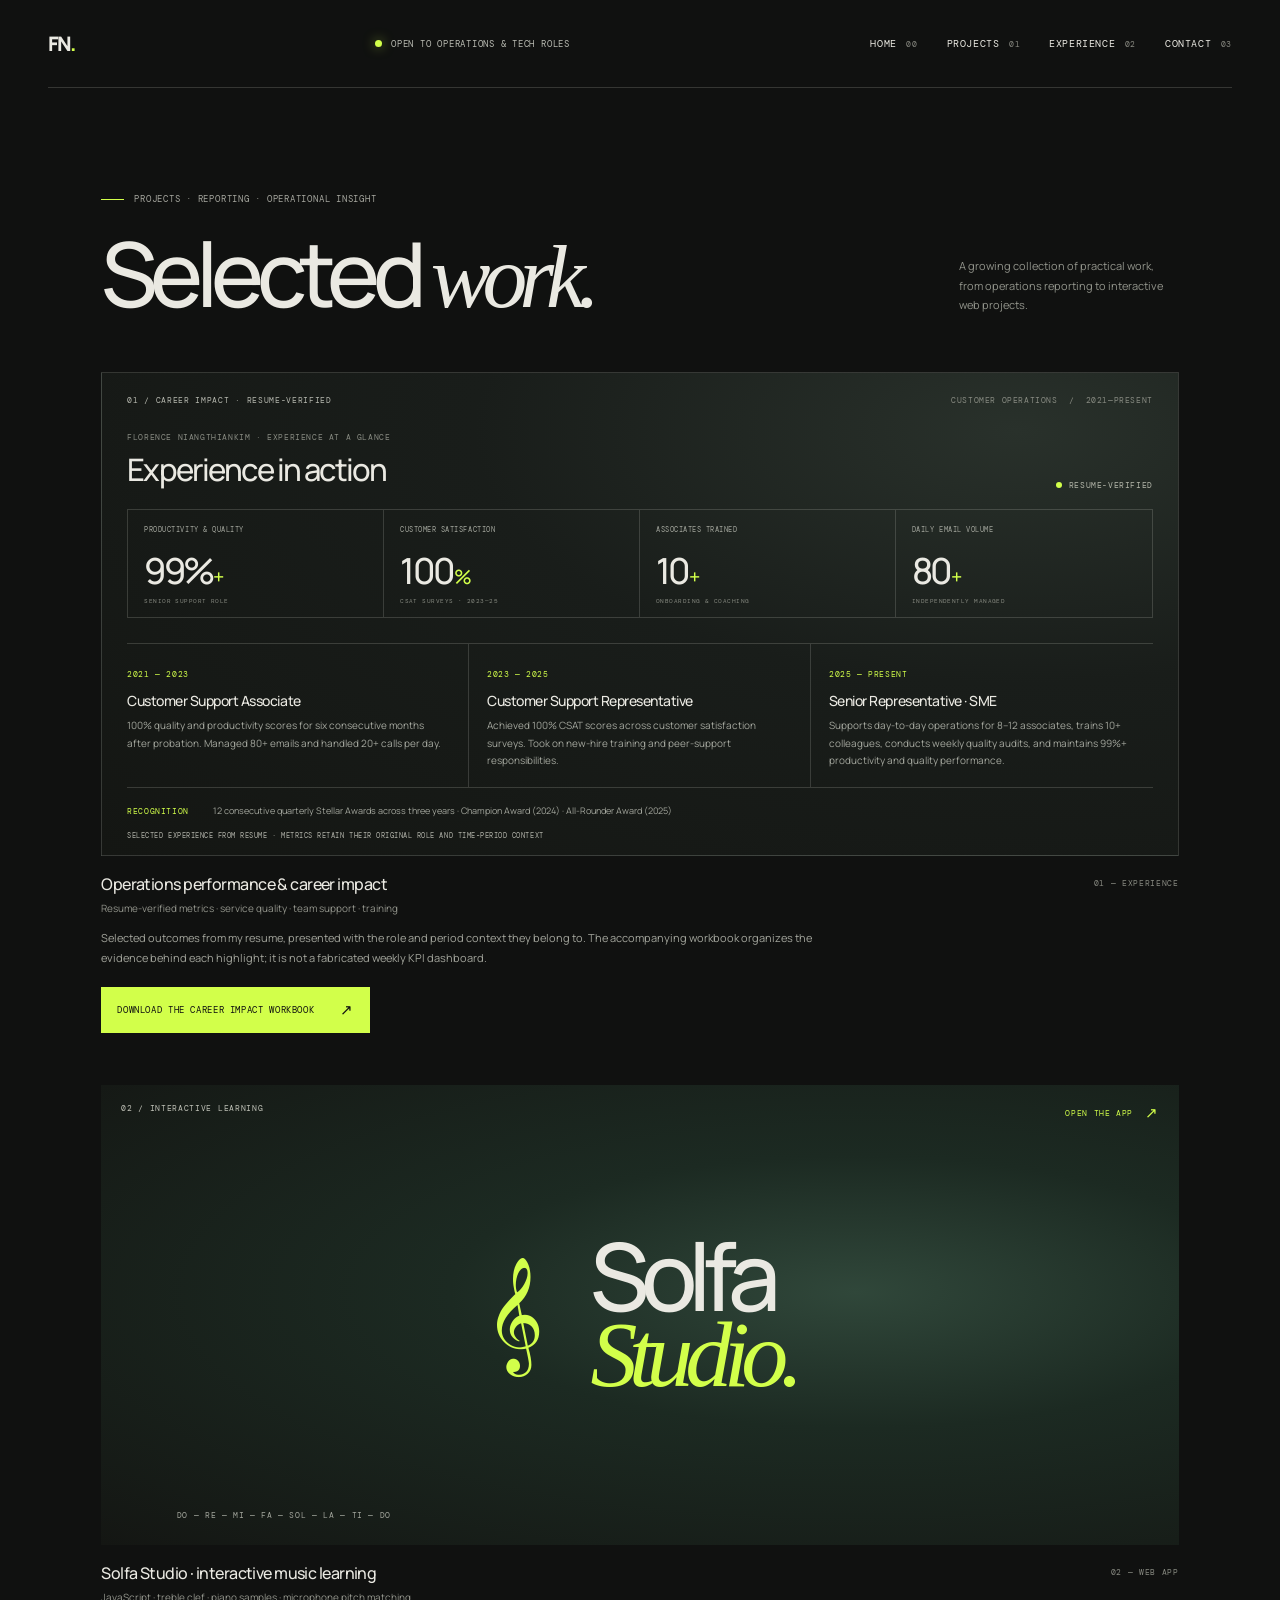
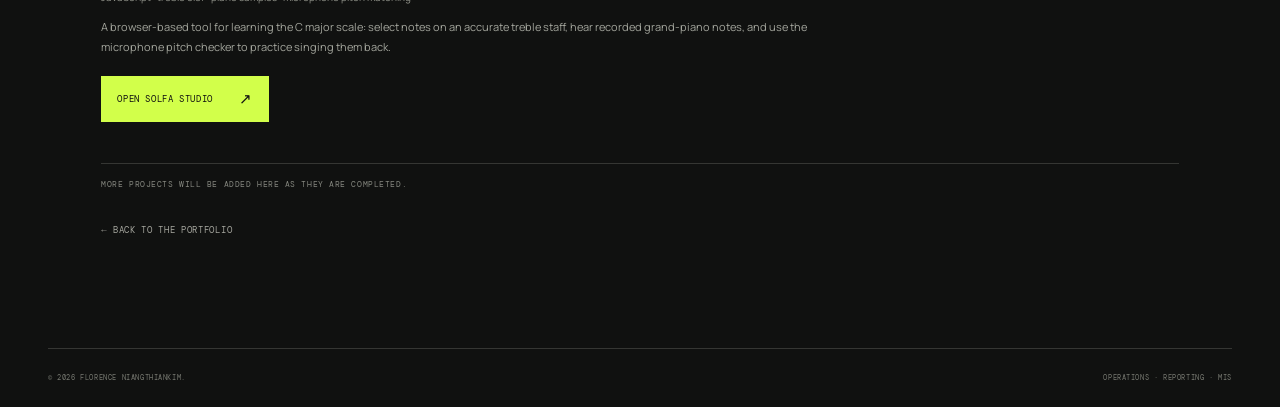
==== commit 0dfa28d3: "Add Solfa Studio to portfolio projects Co-authored-by: Copilot <223556219+Copilot@users.noreply.gith" ====
--- a/projects.html
+++ b/projects.html
@@ -4,7 +4,7 @@
     <meta charset="utf-8">
     <meta name="viewport" content="width=device-width, initial-scale=1">
     <meta name="theme-color" content="#101110">
-    <meta name="description" content="Projects by Florence Niangthiankim, including operations reporting and career impact work.">
+    <meta name="description" content="Projects by Florence Niangthiankim, including career impact reporting and Solfa Studio, an interactive music learning app.">
     <title>Projects — Florence Niangthiankim</title>
     <link rel="preconnect" href="https://fonts.googleapis.com">
     <link rel="preconnect" href="https://fonts.gstatic.com" crossorigin>
@@ -39,7 +39,7 @@
               <p class="eyebrow"><span class="eyebrow-line"></span> PROJECTS · REPORTING · OPERATIONAL INSIGHT</p>
               <h1 id="projects-title">Selected <span class="serif-word">work.</span></h1>
             </div>
-            <p class="section-note">A collection of practical work. New projects will be added here as they take shape.</p>
+            <p class="section-note">A growing collection of practical work, from operations reporting to interactive web projects.</p>
           </div>
 
           <div class="project-list">
@@ -92,6 +92,21 @@
               <p class="project-description">Selected outcomes from my resume, presented with the role and period context they belong to. The accompanying workbook organizes the evidence behind each highlight; it is not a fabricated weekly KPI dashboard.</p>
               <a class="dashboard-download" href="assets/florence-career-impact.xlsx" download>DOWNLOAD THE CAREER IMPACT WORKBOOK <span aria-hidden="true">↗</span></a>
             </article>
+            <article class="project-card project-card-wide solfa-project">
+              <a class="project-visual solfa-preview" href="solfa-studio/index.html" aria-label="Open Solfa Studio, an interactive music learning app">
+                <span class="visual-index">02 / INTERACTIVE LEARNING</span>
+                <span class="solfa-clef" aria-hidden="true">𝄞</span>
+                <span class="solfa-preview-title">Solfa<br><i>Studio.</i></span>
+                <span class="solfa-preview-notes" aria-hidden="true">DO — RE — MI — FA — SOL — LA — TI — DO</span>
+                <span class="solfa-preview-action">OPEN THE APP <span aria-hidden="true">↗</span></span>
+              </a>
+              <div class="project-info">
+                <div><h2>Solfa Studio · interactive music learning</h2><p>JavaScript · treble clef · piano samples · microphone pitch matching</p></div>
+                <span class="project-kind">02 — WEB APP</span>
+              </div>
+              <p class="project-description">A browser-based tool for learning the C major scale: select notes on an accurate treble staff, hear recorded grand-piano notes, and use the microphone pitch checker to practice singing them back.</p>
+              <a class="dashboard-download" href="solfa-studio/index.html">OPEN SOLFA STUDIO <span aria-hidden="true">↗</span></a>
+            </article>
           </div>
           <p class="project-outlook">MORE PROJECTS WILL BE ADDED HERE AS THEY ARE COMPLETED.</p>
           <a class="projects-back-link" href="index.html">← BACK TO THE PORTFOLIO</a>
--- a/styles.css
+++ b/styles.css
@@ -142,6 +142,14 @@
 .dashboard-download { display: inline-flex; align-items: center; gap: 26px; margin-top: 19px; padding: 13px 16px; background: var(--acid); color: var(--ink); font: 9px var(--mono); letter-spacing: .07em; transition: background .2s ease, transform .2s ease; }
 .dashboard-download:hover { background: #e1ff83; transform: translateY(-2px); }
 .dashboard-download span { font-size: 15px; }
+.solfa-preview { min-height: 290px; padding: 48px 7%; display: flex; align-items: center; justify-content: center; gap: 5%; background: radial-gradient(ellipse at 70% 45%, #30473a 0, #1c2a22 38%, #141613 100%); color: var(--paper); }
+.solfa-clef { color: var(--acid); font: 100px/1 "Segoe UI Symbol", "Noto Music", serif; }
+.solfa-preview-title { font-size: clamp(48px, 8vw, 94px); font-weight: 500; line-height: .8; letter-spacing: -.09em; }
+.solfa-preview-title i { color: var(--acid); font-family: Georgia, serif; font-weight: 400; }
+.solfa-preview-notes { position: absolute; left: 7%; bottom: 25px; color: #a3a69d; font: 8px var(--mono); letter-spacing: .08em; }
+.solfa-preview-action { position: absolute; top: 18px; right: 20px; display: flex; align-items: center; gap: 12px; color: var(--acid); font: 8px var(--mono); letter-spacing: .08em; }
+.solfa-preview-action span { font-size: 15px; }
+.solfa-preview:hover .solfa-preview-action { color: var(--paper); }
 .resume-extras { display: grid; grid-template-columns: 1fr 1fr; gap: 35px; margin-top: 34px; padding-top: 20px; border-top: 1px solid rgba(23,25,20,.2); }
 .resume-extras h3 { margin: 11px 0 6px; font-size: 16px; line-height: 1.35; font-weight: 500; letter-spacing: -.035em; }
 .resume-extras p { margin: 0; max-width: 420px; font-size: 10px; line-height: 1.75; opacity: .76; }
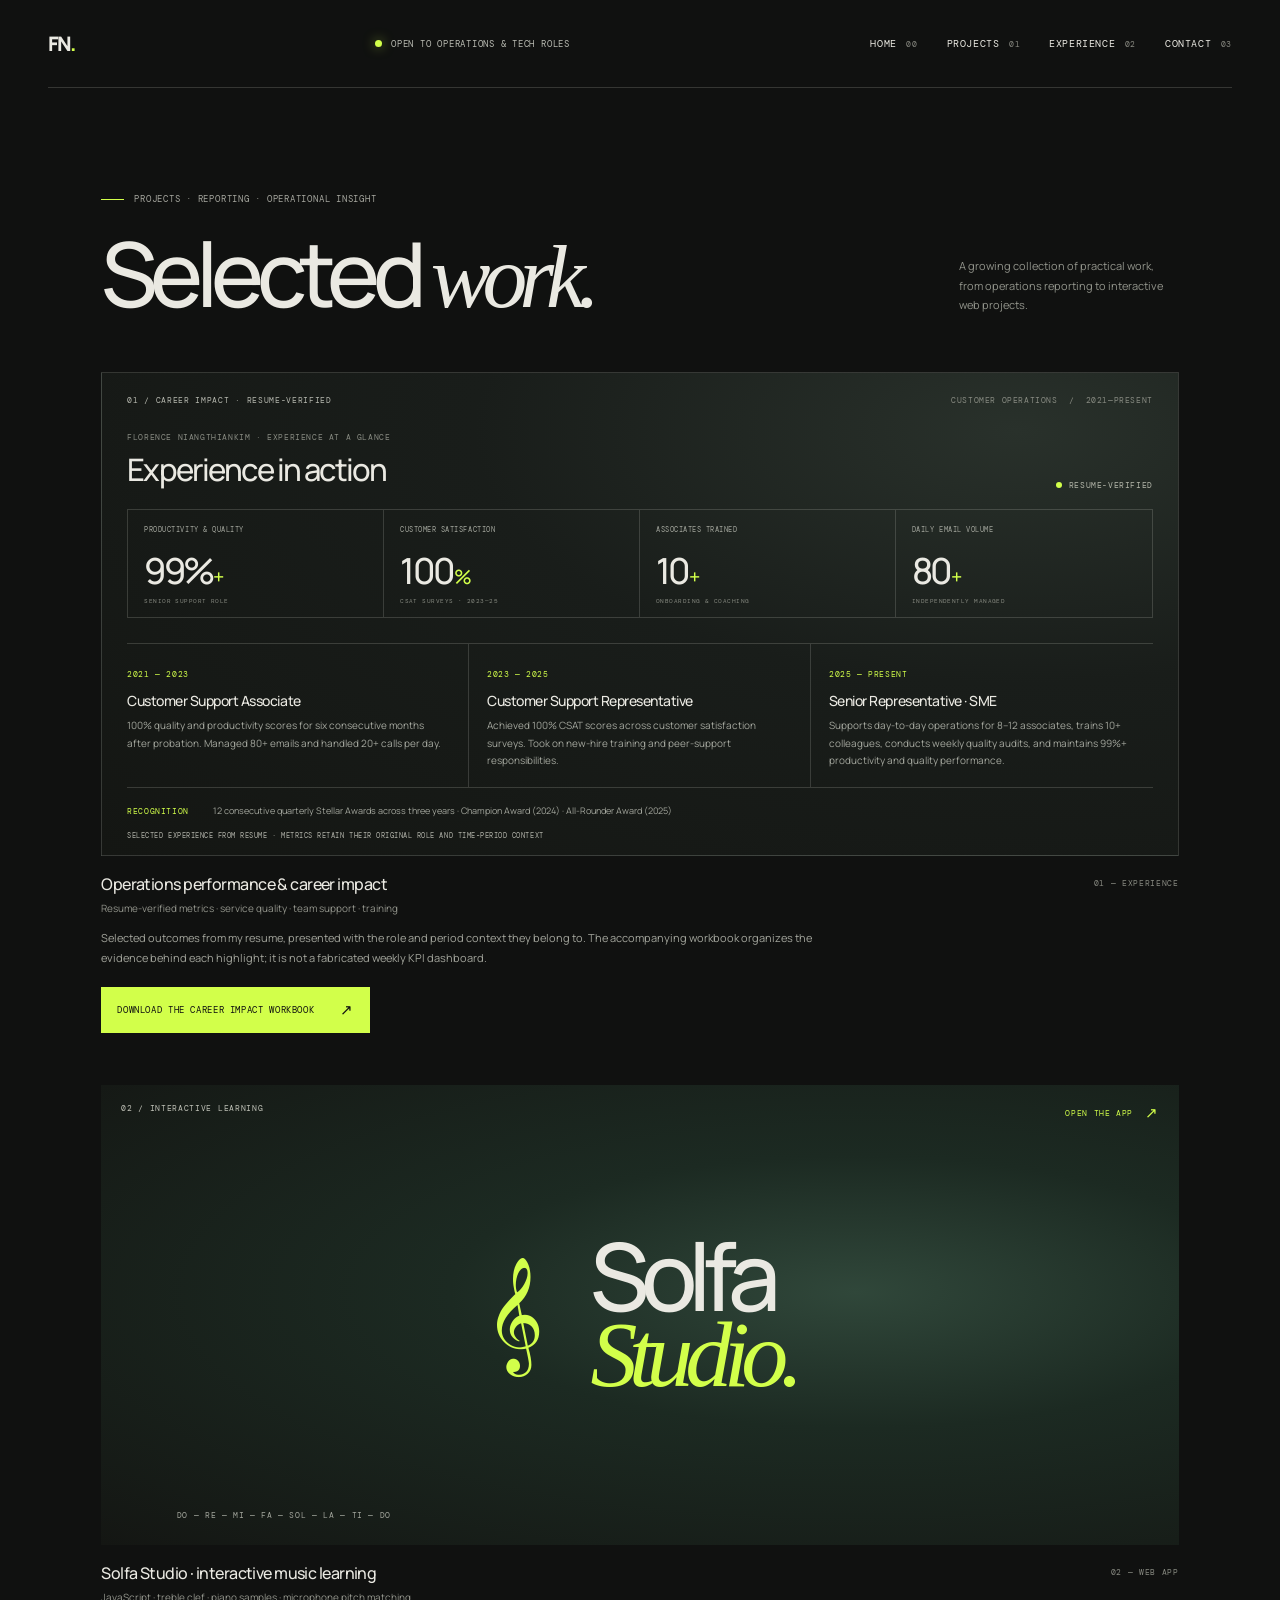
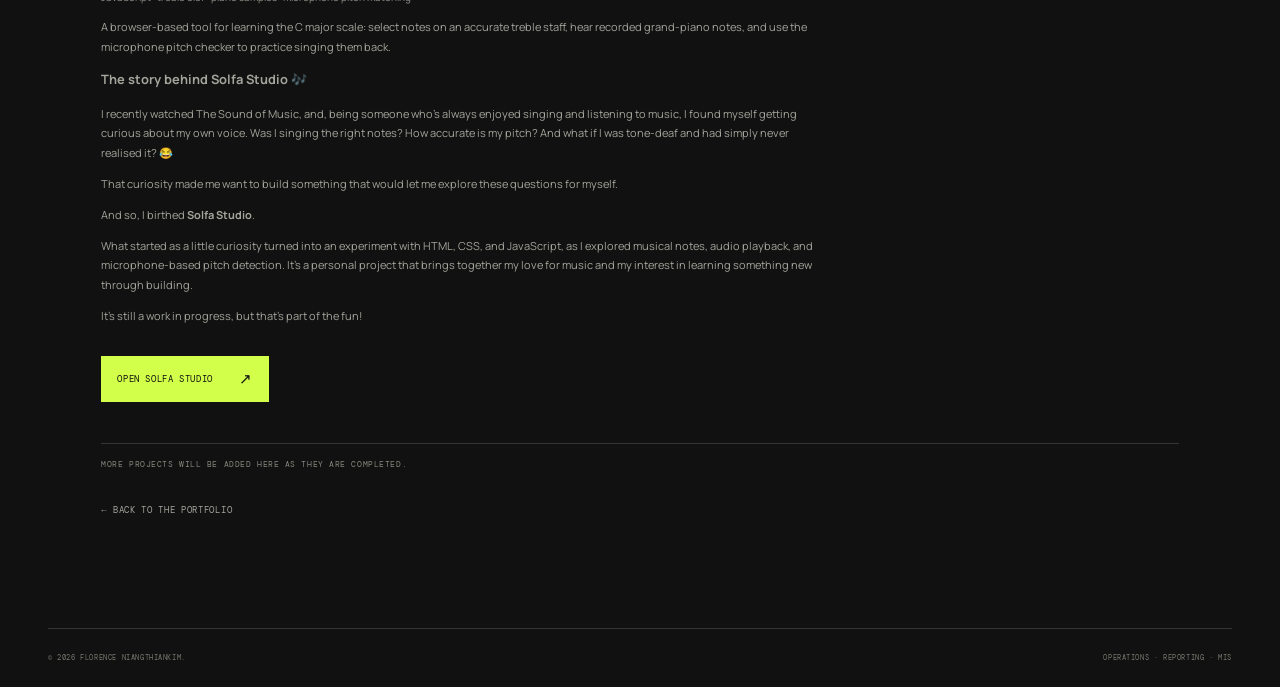
==== commit 13022aaf: "Add Solfa Studio project story Co-authored-by: Copilot <223556219+Copilot@users.noreply.github.com>" ====
--- a/projects.html
+++ b/projects.html
@@ -104,7 +104,15 @@
                 <div><h2>Solfa Studio · interactive music learning</h2><p>JavaScript · treble clef · piano samples · microphone pitch matching</p></div>
                 <span class="project-kind">02 — WEB APP</span>
               </div>
-              <p class="project-description">A browser-based tool for learning the C major scale: select notes on an accurate treble staff, hear recorded grand-piano notes, and use the microphone pitch checker to practice singing them back.</p>
+              <div class="project-description">
+                <p>A browser-based tool for learning the C major scale: select notes on an accurate treble staff, hear recorded grand-piano notes, and use the microphone pitch checker to practice singing them back.</p>
+                <h3>The story behind Solfa Studio 🎶</h3>
+                <p>I recently watched <em>The Sound of Music</em>, and, being someone who's always enjoyed singing and listening to music, I found myself getting curious about my own voice. Was I singing the right notes? How accurate is my pitch? And what if I was tone-deaf and had simply never realised it? 😂</p>
+                <p>That curiosity made me want to build something that would let me explore these questions for myself.</p>
+                <p>And so, I birthed <strong>Solfa Studio</strong>.</p>
+                <p>What started as a little curiosity turned into an experiment with HTML, CSS, and JavaScript, as I explored musical notes, audio playback, and microphone-based pitch detection. It's a personal project that brings together my love for music and my interest in learning something new through building.</p>
+                <p>It's still a work in progress, but that's part of the fun!</p>
+              </div>
               <a class="dashboard-download" href="solfa-studio/index.html">OPEN SOLFA STUDIO <span aria-hidden="true">↗</span></a>
             </article>
           </div>
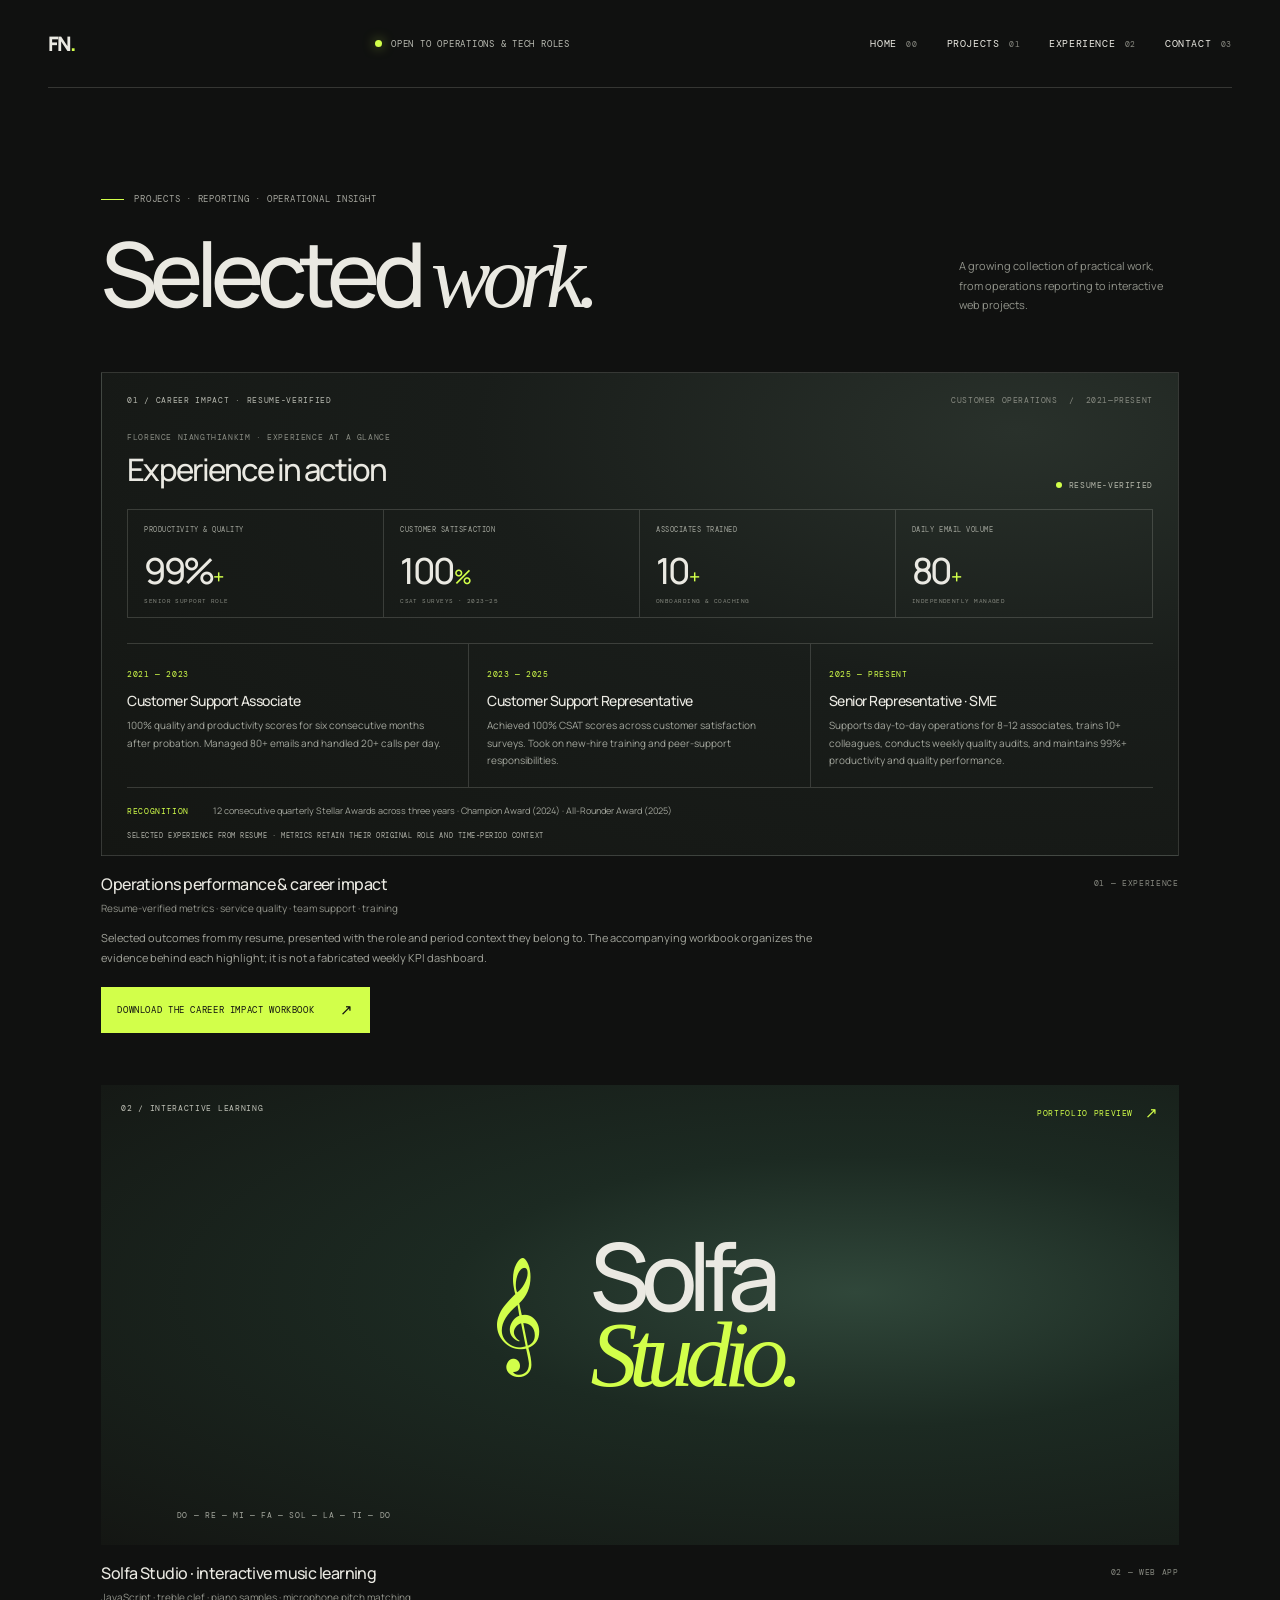
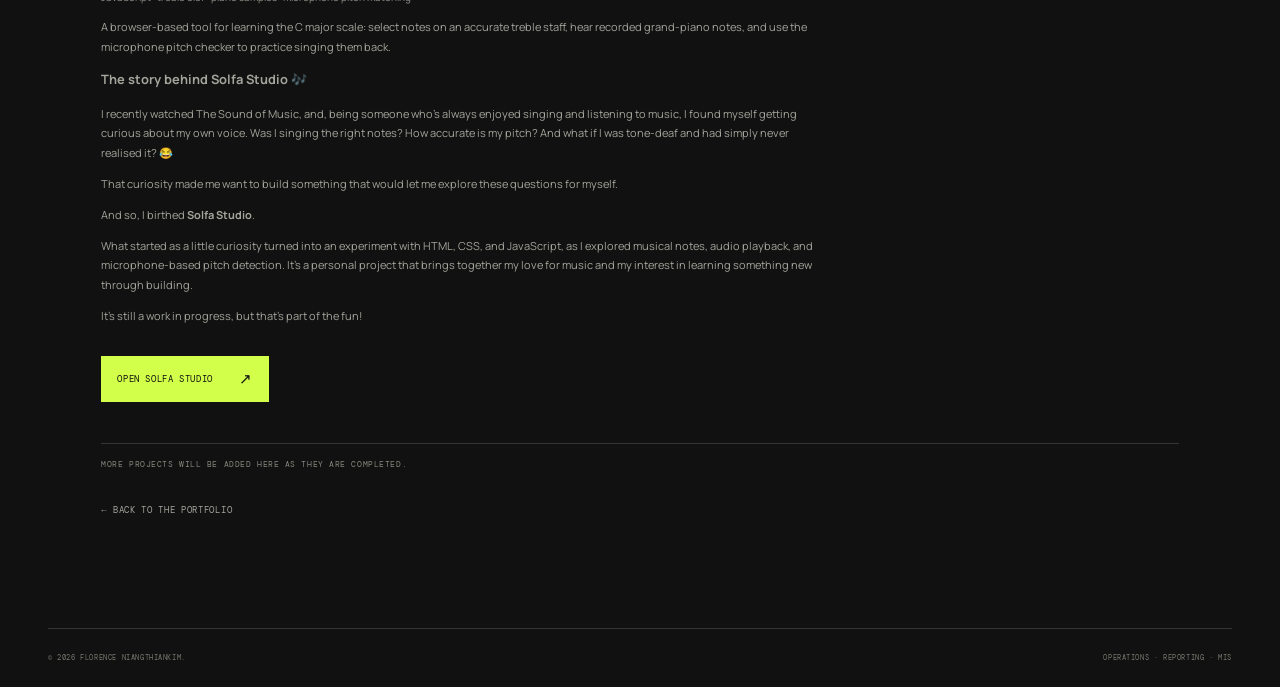
==== commit 16874577: "Link portfolio to Solfa Studio site Co-authored-by: Copilot <223556219+Copilot@users.noreply.github." ====
--- a/projects.html
+++ b/projects.html
@@ -93,12 +93,12 @@
               <a class="dashboard-download" href="assets/florence-career-impact.xlsx" download>DOWNLOAD THE CAREER IMPACT WORKBOOK <span aria-hidden="true">↗</span></a>
             </article>
             <article class="project-card project-card-wide solfa-project">
-              <a class="project-visual solfa-preview" href="solfa-studio/index.html" aria-label="Open Solfa Studio, an interactive music learning app">
+              <a class="project-visual solfa-preview" href="solfa-studio/index.html" aria-label="Open the Solfa Studio portfolio preview">
                 <span class="visual-index">02 / INTERACTIVE LEARNING</span>
                 <span class="solfa-clef" aria-hidden="true">𝄞</span>
                 <span class="solfa-preview-title">Solfa<br><i>Studio.</i></span>
                 <span class="solfa-preview-notes" aria-hidden="true">DO — RE — MI — FA — SOL — LA — TI — DO</span>
-                <span class="solfa-preview-action">OPEN THE APP <span aria-hidden="true">↗</span></span>
+                <span class="solfa-preview-action">PORTFOLIO PREVIEW <span aria-hidden="true">↗</span></span>
               </a>
               <div class="project-info">
                 <div><h2>Solfa Studio · interactive music learning</h2><p>JavaScript · treble clef · piano samples · microphone pitch matching</p></div>
@@ -113,7 +113,7 @@
                 <p>What started as a little curiosity turned into an experiment with HTML, CSS, and JavaScript, as I explored musical notes, audio playback, and microphone-based pitch detection. It's a personal project that brings together my love for music and my interest in learning something new through building.</p>
                 <p>It's still a work in progress, but that's part of the fun!</p>
               </div>
-              <a class="dashboard-download" href="solfa-studio/index.html">OPEN SOLFA STUDIO <span aria-hidden="true">↗</span></a>
+              <a class="dashboard-download" href="https://florencethiankim8-wq.github.io/Solfa-Studio/" target="_blank" rel="noopener noreferrer">OPEN SOLFA STUDIO <span aria-hidden="true">↗</span></a>
             </article>
           </div>
           <p class="project-outlook">MORE PROJECTS WILL BE ADDED HERE AS THEY ARE COMPLETED.</p>
